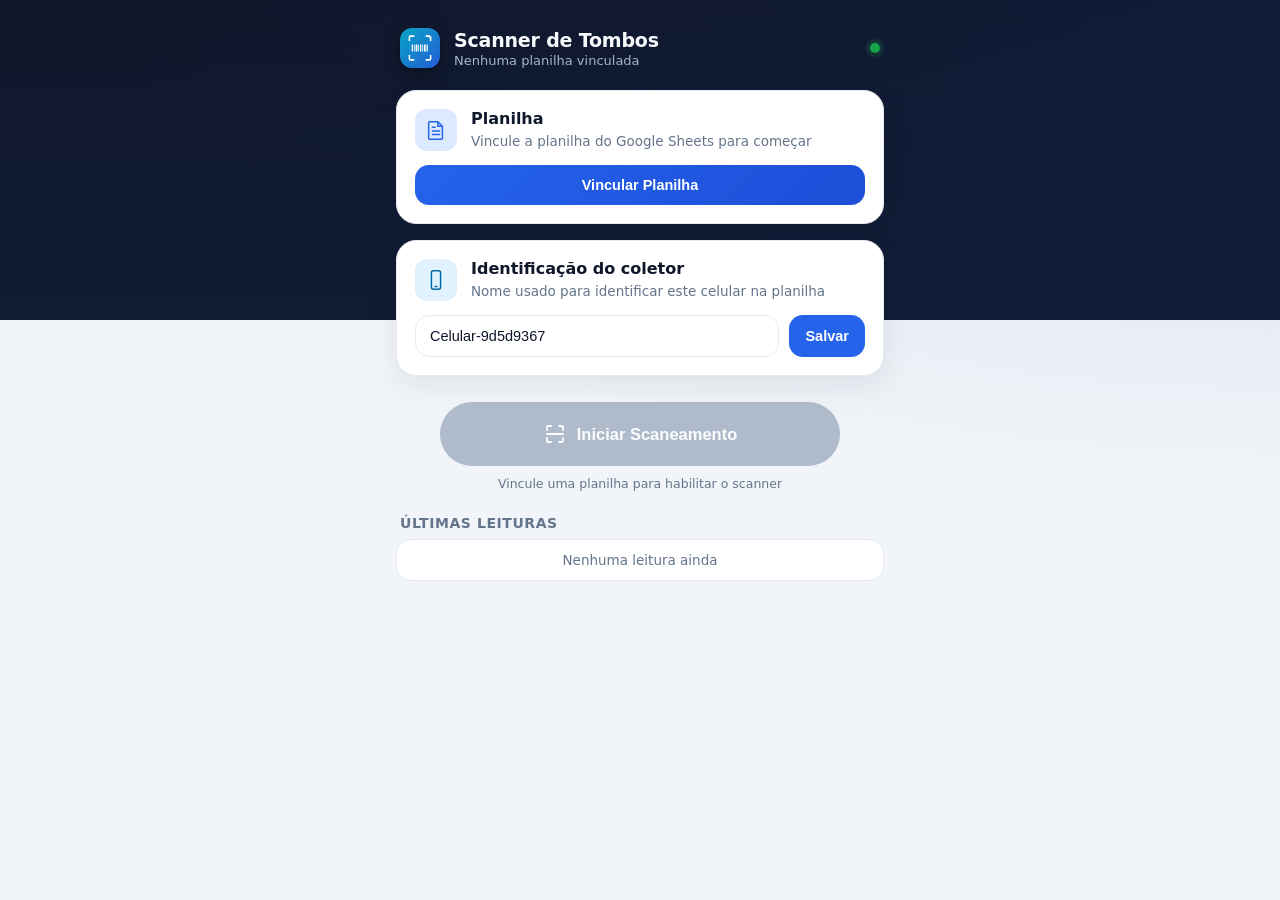
==== liferay-module/scanner-tombos-web/static/index.html @ fbaff0b9 "Adiciona modulo OSGi para hospedar o PWA dentro do Liferay Modulo que registra os arquivos estaticos" ====
<!DOCTYPE html>
<html lang="pt-BR">
<head>
<meta charset="UTF-8">
<meta name="viewport" content="width=device-width, initial-scale=1, viewport-fit=cover, user-scalable=no">
<title>Scanner de Tombos</title>
<meta name="theme-color" content="#0f172a">
<meta name="description" content="Scanner de código de barras de tombos com envio para Google Sheets">
<link rel="manifest" href="manifest.webmanifest">
<link rel="icon" href="icons/icon.svg" type="image/svg+xml">
<link rel="apple-touch-icon" href="icons/icon.svg">
<link rel="stylesheet" href="css/style.css">
</head>
<body>

<div class="app">

  <header class="topbar">
    <div class="topbar-brand">
      <img src="icons/icon.svg" alt="" class="topbar-logo">
      <div>
        <h1>Scanner de Tombos</h1>
        <p id="sheetStatusText" class="topbar-sub">Nenhuma planilha vinculada</p>
      </div>
    </div>
    <span id="connDot" class="conn-dot" title="Status de conexão"></span>
  </header>

  <main class="content">

    <section class="card" id="sheetCard">
      <div class="card-row">
        <div class="card-icon sheet-icon">
          <svg viewBox="0 0 24 24" fill="none"><path d="M5 3h9l5 5v13a1 1 0 0 1-1 1H5a1 1 0 0 1-1-1V4a1 1 0 0 1 1-1Z" stroke="currentColor" stroke-width="1.6"/><path d="M14 3v5h5" stroke="currentColor" stroke-width="1.6"/><path d="M8 13h8M8 17h8M8 9h3" stroke="currentColor" stroke-width="1.6" stroke-linecap="round"/></svg>
        </div>
        <div class="card-text">
          <h2>Planilha</h2>
          <p id="sheetDetail" class="muted">Vincule a planilha do Google Sheets para começar</p>
        </div>
      </div>
      <div class="card-actions">
        <button id="btnLinkSheet" class="btn btn-primary">Vincular Planilha</button>
        <button id="btnUnlinkSheet" class="btn btn-ghost hidden">Remover vínculo</button>
      </div>
    </section>

    <section class="card">
      <div class="card-row">
        <div class="card-icon device-icon">
          <svg viewBox="0 0 24 24" fill="none"><rect x="7" y="2" width="10" height="20" rx="2" stroke="currentColor" stroke-width="1.6"/><path d="M11 19h2" stroke="currentColor" stroke-width="1.6" stroke-linecap="round"/></svg>
        </div>
        <div class="card-text">
          <h2>Identificação do coletor</h2>
          <p class="muted">Nome usado para identificar este celular na planilha</p>
        </div>
      </div>
      <div class="device-input-row">
        <input id="deviceLabel" type="text" maxlength="40" placeholder="Ex: Coletor 1 - Almoxarifado">
        <button id="btnSaveDevice" class="btn btn-small">Salvar</button>
      </div>
    </section>

    <section class="scan-section">
      <button id="btnScan" class="btn-scan" disabled>
        <svg viewBox="0 0 24 24" fill="none" class="scan-icon"><path d="M4 8V5a1 1 0 0 1 1-1h3M20 8V5a1 1 0 0 1-1-1h-3M4 16v3a1 1 0 0 0 1 1h3M20 16v3a1 1 0 0 1-1 1h-3" stroke="currentColor" stroke-width="1.8" stroke-linecap="round"/><path d="M4 12h16" stroke="currentColor" stroke-width="1.8" stroke-linecap="round"/></svg>
        <span>Iniciar Scaneamento</span>
      </button>
      <p id="scanHint" class="scan-hint">Vincule uma planilha para habilitar o scanner</p>
    </section>

    <section class="history">
      <div class="history-header">
        <h2>Últimas leituras</h2>
        <span id="pendingBadge" class="pending-badge hidden">0 pendente(s)</span>
      </div>
      <ul id="historyList" class="history-list">
        <li class="history-empty">Nenhuma leitura ainda</li>
      </ul>
    </section>

  </main>
</div>

<div id="scanOverlay" class="scan-overlay hidden">
  <div class="scan-overlay-top">
    <button id="btnCloseScan" class="btn-icon" aria-label="Fechar">
      <svg viewBox="0 0 24 24" fill="none"><path d="M6 6l12 12M18 6L6 18" stroke="currentColor" stroke-width="2" stroke-linecap="round"/></svg>
    </button>
    <span id="scanCount" class="scan-count">0 lidos nesta sessão</span>
  </div>
  <video id="scanVideo" autoplay playsinline muted></video>
  <div class="scan-frame"></div>
  <div id="scanFeedback" class="scan-feedback"></div>
</div>

<div id="modalOverlay" class="modal-overlay hidden">
  <div class="modal">
    <h2>Vincular Planilha</h2>
    <p class="muted">Cole abaixo a URL do Google Apps Script (Web App) publicada para sua planilha.</p>
    <input id="sheetUrlInput" type="url" placeholder="https://script.google.com/macros/s/.../exec" autocomplete="off">
    <p id="modalError" class="modal-error hidden"></p>
    <div class="modal-actions">
      <button id="btnCancelLink" class="btn btn-ghost">Cancelar</button>
      <button id="btnConfirmLink" class="btn btn-primary">Validar e Salvar</button>
    </div>
  </div>
</div>

<div id="toast" class="toast hidden"></div>

<script src="js/app.js"></script>
</body>
</html>
---- liferay-module/scanner-tombos-web/static/css/style.css ----
:root {
  --bg: #0f172a;
  --bg-soft: #111c34;
  --card: #ffffff;
  --card-border: #e6e9f0;
  --text: #0f172a;
  --text-muted: #64748b;
  --text-inverse: #f8fafc;
  --primary: #2563eb;
  --primary-dark: #1d4ed8;
  --accent: #06b6d4;
  --success: #16a34a;
  --danger: #dc2626;
  --radius-lg: 20px;
  --radius-md: 14px;
  --shadow: 0 10px 30px rgba(15, 23, 42, 0.08);
  color-scheme: light;
}

@media (prefers-color-scheme: dark) {
  :root {
    --card: #16213d;
    --card-border: #26314f;
    --text: #eef2ff;
    --text-muted: #94a3b8;
    color-scheme: dark;
  }
}

* { box-sizing: border-box; }

html, body {
  margin: 0;
  height: 100%;
  overscroll-behavior-y: contain;
}

body {
  font-family: -apple-system, "Segoe UI", Roboto, Inter, system-ui, sans-serif;
  background:
    radial-gradient(1200px 600px at 100% -10%, #1d3a8f22, transparent),
    linear-gradient(180deg, var(--bg) 0%, var(--bg-soft) 320px, #f1f5f9 320px);
  color: var(--text);
  -webkit-tap-highlight-color: transparent;
}

@media (prefers-color-scheme: dark) {
  body {
    background:
      radial-gradient(1200px 600px at 100% -10%, #1d3a8f33, transparent),
      linear-gradient(180deg, var(--bg) 0%, var(--bg-soft) 320px, #0b1120 320px);
  }
}

.app {
  max-width: 520px;
  margin: 0 auto;
  min-height: 100%;
  padding-bottom: 48px;
}

.topbar {
  display: flex;
  align-items: center;
  justify-content: space-between;
  padding: 28px 20px 22px;
  color: var(--text-inverse);
}

.topbar-brand {
  display: flex;
  align-items: center;
  gap: 14px;
}

.topbar-logo {
  width: 40px;
  height: 40px;
  border-radius: 12px;
  box-shadow: 0 4px 14px rgba(0,0,0,0.35);
}

.topbar h1 {
  font-size: 19px;
  margin: 0;
  font-weight: 700;
  letter-spacing: -0.01em;
}

.topbar-sub {
  margin: 2px 0 0;
  font-size: 13px;
  color: #a8b4d0;
}

.conn-dot {
  width: 10px;
  height: 10px;
  border-radius: 50%;
  background: var(--success);
  box-shadow: 0 0 0 4px rgba(22,163,74,0.18);
  flex-shrink: 0;
}
.conn-dot.offline {
  background: var(--danger);
  box-shadow: 0 0 0 4px rgba(220,38,38,0.18);
}

.content {
  padding: 0 16px;
  display: flex;
  flex-direction: column;
  gap: 16px;
}

.card {
  background: var(--card);
  border: 1px solid var(--card-border);
  border-radius: var(--radius-lg);
  padding: 18px;
  box-shadow: var(--shadow);
}

.card-row {
  display: flex;
  align-items: flex-start;
  gap: 14px;
}

.card-icon {
  width: 42px;
  height: 42px;
  border-radius: 12px;
  display: flex;
  align-items: center;
  justify-content: center;
  flex-shrink: 0;
}
.card-icon svg { width: 22px; height: 22px; }
.sheet-icon { background: #dbeafe; color: var(--primary); }
.device-icon { background: #e0f2fe; color: #0369a1; }
@media (prefers-color-scheme: dark) {
  .sheet-icon { background: #1e3a8a44; color: #93c5fd; }
  .device-icon { background: #0c4a6e44; color: #7dd3fc; }
}

.card-text h2 {
  margin: 0 0 4px;
  font-size: 16px;
  font-weight: 700;
}

.muted { color: var(--text-muted); font-size: 13.5px; margin: 0; line-height: 1.4; }

.card-actions {
  display: flex;
  gap: 10px;
  margin-top: 14px;
}

.btn {
  border: none;
  border-radius: var(--radius-md);
  padding: 12px 16px;
  font-size: 14.5px;
  font-weight: 600;
  cursor: pointer;
  transition: transform .08s ease, opacity .15s ease;
}
.btn:active { transform: scale(0.97); }
.btn-primary {
  background: linear-gradient(135deg, var(--primary), var(--primary-dark));
  color: white;
  flex: 1;
}
.btn-ghost {
  background: transparent;
  color: var(--text-muted);
  border: 1px solid var(--card-border);
}
.btn-small {
  background: var(--primary);
  color: white;
  padding: 10px 16px;
}
.hidden { display: none !important; }

.device-input-row {
  display: flex;
  gap: 10px;
  margin-top: 14px;
}
.device-input-row input {
  flex: 1;
  min-width: 0;
}

input[type="text"], input[type="url"] {
  border: 1px solid var(--card-border);
  border-radius: var(--radius-md);
  padding: 12px 14px;
  font-size: 14.5px;
  background: transparent;
  color: var(--text);
  width: 100%;
}
input[type="text"]:focus, input[type="url"]:focus {
  outline: 2px solid var(--primary);
  outline-offset: 1px;
}

.scan-section {
  display: flex;
  flex-direction: column;
  align-items: center;
  gap: 10px;
  padding: 10px 0 4px;
}

.btn-scan {
  width: 100%;
  max-width: 400px;
  display: flex;
  align-items: center;
  justify-content: center;
  gap: 10px;
  padding: 20px;
  border: none;
  border-radius: 999px;
  font-size: 16.5px;
  font-weight: 700;
  color: white;
  background: linear-gradient(135deg, var(--accent), var(--primary));
  box-shadow: 0 12px 24px rgba(37, 99, 235, 0.28);
  cursor: pointer;
  transition: transform .08s ease, opacity .2s ease, filter .2s ease;
}
.btn-scan:active { transform: scale(0.98); }
.btn-scan:disabled {
  background: #94a3b8;
  box-shadow: none;
  cursor: not-allowed;
  opacity: 0.7;
}
.scan-icon { width: 24px; height: 24px; }

.scan-hint {
  font-size: 12.5px;
  color: var(--text-muted);
  margin: 0;
  text-align: center;
}

.history {
  margin-top: 4px;
}
.history-header {
  display: flex;
  align-items: center;
  justify-content: space-between;
  padding: 0 4px 8px;
}
.history-header h2 {
  font-size: 14px;
  color: var(--text-muted);
  text-transform: uppercase;
  letter-spacing: 0.04em;
  margin: 0;
  font-weight: 700;
}
.pending-badge {
  font-size: 12px;
  font-weight: 700;
  color: #b45309;
  background: #fef3c7;
  padding: 3px 9px;
  border-radius: 999px;
}
@media (prefers-color-scheme: dark) {
  .pending-badge { background: #78350f44; color: #fcd34d; }
}

.history-list {
  list-style: none;
  margin: 0;
  padding: 0;
  display: flex;
  flex-direction: column;
  gap: 8px;
}
.history-list li {
  background: var(--card);
  border: 1px solid var(--card-border);
  border-radius: var(--radius-md);
  padding: 12px 14px;
  display: flex;
  align-items: center;
  justify-content: space-between;
  font-size: 14px;
}
.history-empty {
  justify-content: center !important;
  color: var(--text-muted);
  font-size: 13.5px !important;
}
.history-tombo { font-weight: 700; letter-spacing: 0.02em; }
.history-meta { color: var(--text-muted); font-size: 12px; text-align: right; }
.history-status { font-size: 11px; font-weight: 700; padding: 2px 8px; border-radius: 999px; margin-left: 8px; }
.status-ok { background: #dcfce7; color: #15803d; }
.status-pending { background: #fef3c7; color: #b45309; }
.status-error { background: #fee2e2; color: #b91c1c; }
@media (prefers-color-scheme: dark) {
  .status-ok { background: #14532d55; color: #86efac; }
  .status-pending { background: #78350f55; color: #fcd34d; }
  .status-error { background: #7f1d1d55; color: #fca5a5; }
}

/* Scan overlay */
.scan-overlay {
  position: fixed;
  inset: 0;
  background: #000;
  z-index: 50;
  display: flex;
  flex-direction: column;
}
.scan-overlay video {
  position: absolute;
  inset: 0;
  width: 100%;
  height: 100%;
  object-fit: cover;
}
.scan-overlay-top {
  position: relative;
  z-index: 2;
  display: flex;
  align-items: center;
  justify-content: space-between;
  padding: 18px;
  background: linear-gradient(180deg, rgba(0,0,0,0.6), transparent);
}
.btn-icon {
  width: 42px;
  height: 42px;
  border-radius: 50%;
  border: none;
  background: rgba(255,255,255,0.15);
  color: white;
  display: flex;
  align-items: center;
  justify-content: center;
  cursor: pointer;
}
.btn-icon svg { width: 20px; height: 20px; }
.scan-count {
  color: white;
  font-size: 13px;
  font-weight: 600;
  background: rgba(255,255,255,0.15);
  padding: 6px 12px;
  border-radius: 999px;
}
.scan-frame {
  position: absolute;
  left: 10%;
  right: 10%;
  top: 32%;
  bottom: 32%;
  border: 3px solid rgba(255,255,255,0.85);
  border-radius: 20px;
  box-shadow: 0 0 0 2000px rgba(0,0,0,0.35);
  z-index: 1;
  transition: border-color .15s ease;
}
.scan-frame.flash {
  border-color: #22c55e;
}
.scan-feedback {
  position: absolute;
  left: 0;
  right: 0;
  bottom: 36px;
  z-index: 2;
  text-align: center;
  color: white;
  font-weight: 700;
  font-size: 18px;
  text-shadow: 0 2px 8px rgba(0,0,0,0.6);
  pointer-events: none;
}

/* Modal */
.modal-overlay {
  position: fixed;
  inset: 0;
  background: rgba(15, 23, 42, 0.55);
  display: flex;
  align-items: center;
  justify-content: center;
  z-index: 60;
  padding: 20px;
}
.modal {
  background: var(--card);
  border-radius: var(--radius-lg);
  padding: 22px;
  width: 100%;
  max-width: 420px;
  box-shadow: 0 20px 60px rgba(0,0,0,0.3);
}
.modal h2 { margin: 0 0 6px; font-size: 18px; }
.modal input { margin: 12px 0 6px; }
.modal-error {
  color: var(--danger);
  font-size: 13px;
  margin: 4px 0 0;
}
.modal-actions {
  display: flex;
  gap: 10px;
  margin-top: 16px;
}
.modal-actions .btn { flex: 1; }

.toast {
  position: fixed;
  left: 50%;
  bottom: 28px;
  transform: translateX(-50%);
  background: #0f172a;
  color: white;
  padding: 12px 20px;
  border-radius: 999px;
  font-size: 14px;
  font-weight: 600;
  box-shadow: 0 10px 30px rgba(0,0,0,0.3);
  z-index: 80;
  max-width: 90vw;
  text-align: center;
}

@keyframes pulse {
  0%, 100% { opacity: 1; }
  50% { opacity: 0.4; }
}
.pulsing { animation: pulse 1.4s ease-in-out infinite; }
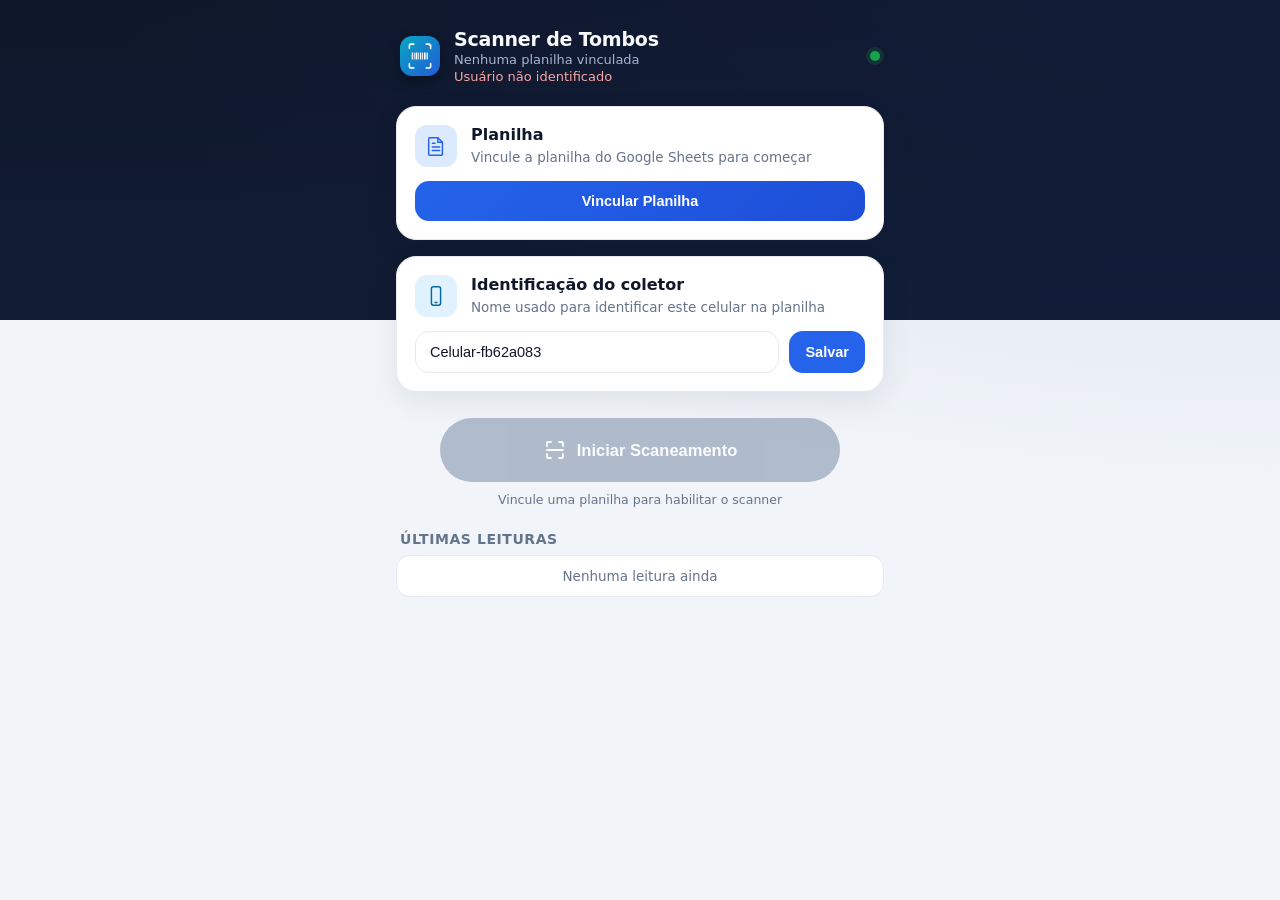
==== commit 79c34bf4: "Adiciona identificacao do usuario logado via parametro de URL O app agora le ?usuario= da URL e most" ====
--- a/liferay-module/scanner-tombos-web/static/index.html
+++ b/liferay-module/scanner-tombos-web/static/index.html
@@ -21,6 +21,7 @@
       <div>
         <h1>Scanner de Tombos</h1>
         <p id="sheetStatusText" class="topbar-sub">Nenhuma planilha vinculada</p>
+        <p id="userStatusText" class="topbar-sub user-status">Usuário não identificado</p>
       </div>
     </div>
     <span id="connDot" class="conn-dot" title="Status de conexão"></span>
--- a/liferay-module/scanner-tombos-web/static/css/style.css
+++ b/liferay-module/scanner-tombos-web/static/css/style.css
@@ -93,6 +93,13 @@
   color: #a8b4d0;
 }
 
+.user-status.user-ok {
+  color: #86efac;
+}
+.user-status.user-missing {
+  color: #fca5a5;
+}
+
 .conn-dot {
   width: 10px;
   height: 10px;
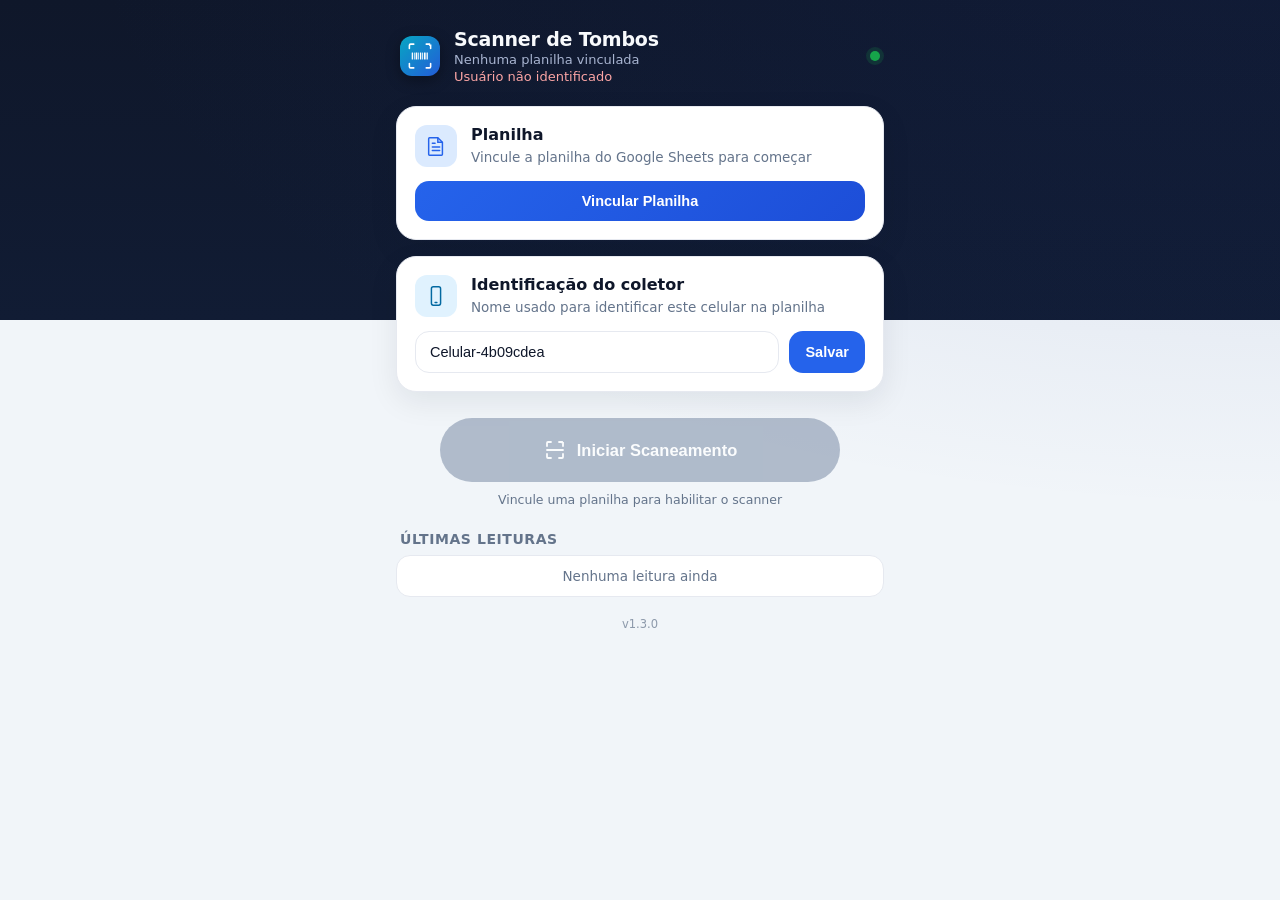
==== commit 4bb08776: "Corrige cache do Service Worker e adiciona versao visivel no app O Service Worker servia sempre a co" ====
--- a/liferay-module/scanner-tombos-web/static/index.html
+++ b/liferay-module/scanner-tombos-web/static/index.html
@@ -79,6 +79,8 @@
       </ul>
     </section>
 
+    <p id="appVersion" class="app-version"></p>
+
   </main>
 </div>
 
--- a/liferay-module/scanner-tombos-web/static/css/style.css
+++ b/liferay-module/scanner-tombos-web/static/css/style.css
@@ -452,3 +452,11 @@
   50% { opacity: 0.4; }
 }
 .pulsing { animation: pulse 1.4s ease-in-out infinite; }
+
+.app-version {
+  text-align: center;
+  font-size: 11.5px;
+  color: var(--text-muted);
+  opacity: 0.7;
+  margin: 4px 0 0;
+}
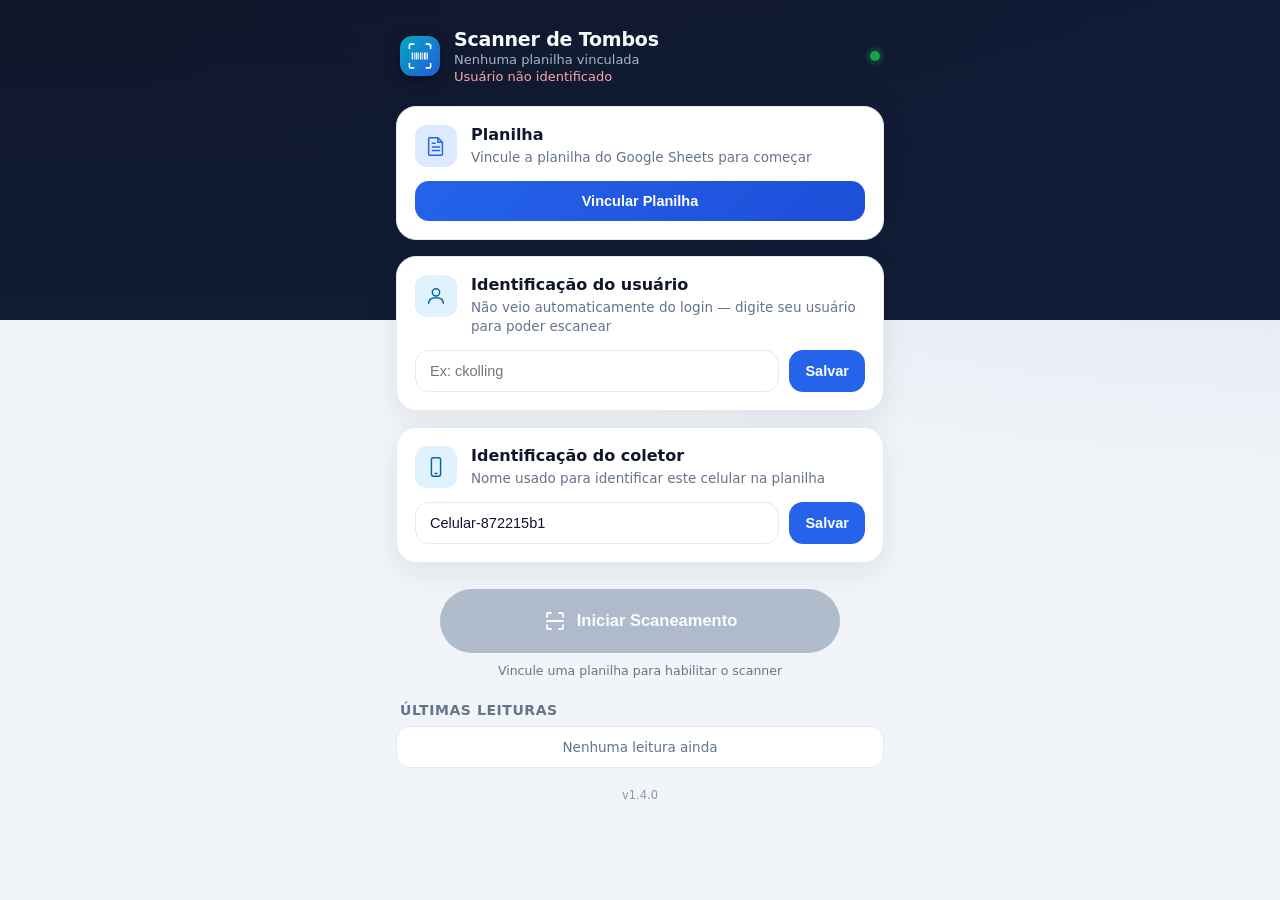
==== commit f5c87365: "Adiciona identificacao manual de usuario para hospedagem sem Liferay Ate agora o nome do usuario so " ====
--- a/liferay-module/scanner-tombos-web/static/index.html
+++ b/liferay-module/scanner-tombos-web/static/index.html
@@ -42,6 +42,22 @@
       <div class="card-actions">
         <button id="btnLinkSheet" class="btn btn-primary">Vincular Planilha</button>
         <button id="btnUnlinkSheet" class="btn btn-ghost hidden">Remover vínculo</button>
+      </div>
+    </section>
+
+    <section class="card hidden" id="userCard">
+      <div class="card-row">
+        <div class="card-icon device-icon">
+          <svg viewBox="0 0 24 24" fill="none"><circle cx="12" cy="8" r="4" stroke="currentColor" stroke-width="1.6"/><path d="M4 20c0-4 3.5-6 8-6s8 2 8 6" stroke="currentColor" stroke-width="1.6" stroke-linecap="round"/></svg>
+        </div>
+        <div class="card-text">
+          <h2>Identificação do usuário</h2>
+          <p class="muted">Não veio automaticamente do login — digite seu usuário para poder escanear</p>
+        </div>
+      </div>
+      <div class="device-input-row">
+        <input id="userInput" type="text" maxlength="60" placeholder="Ex: ckolling">
+        <button id="btnSaveUser" class="btn btn-small">Salvar</button>
       </div>
     </section>
 
